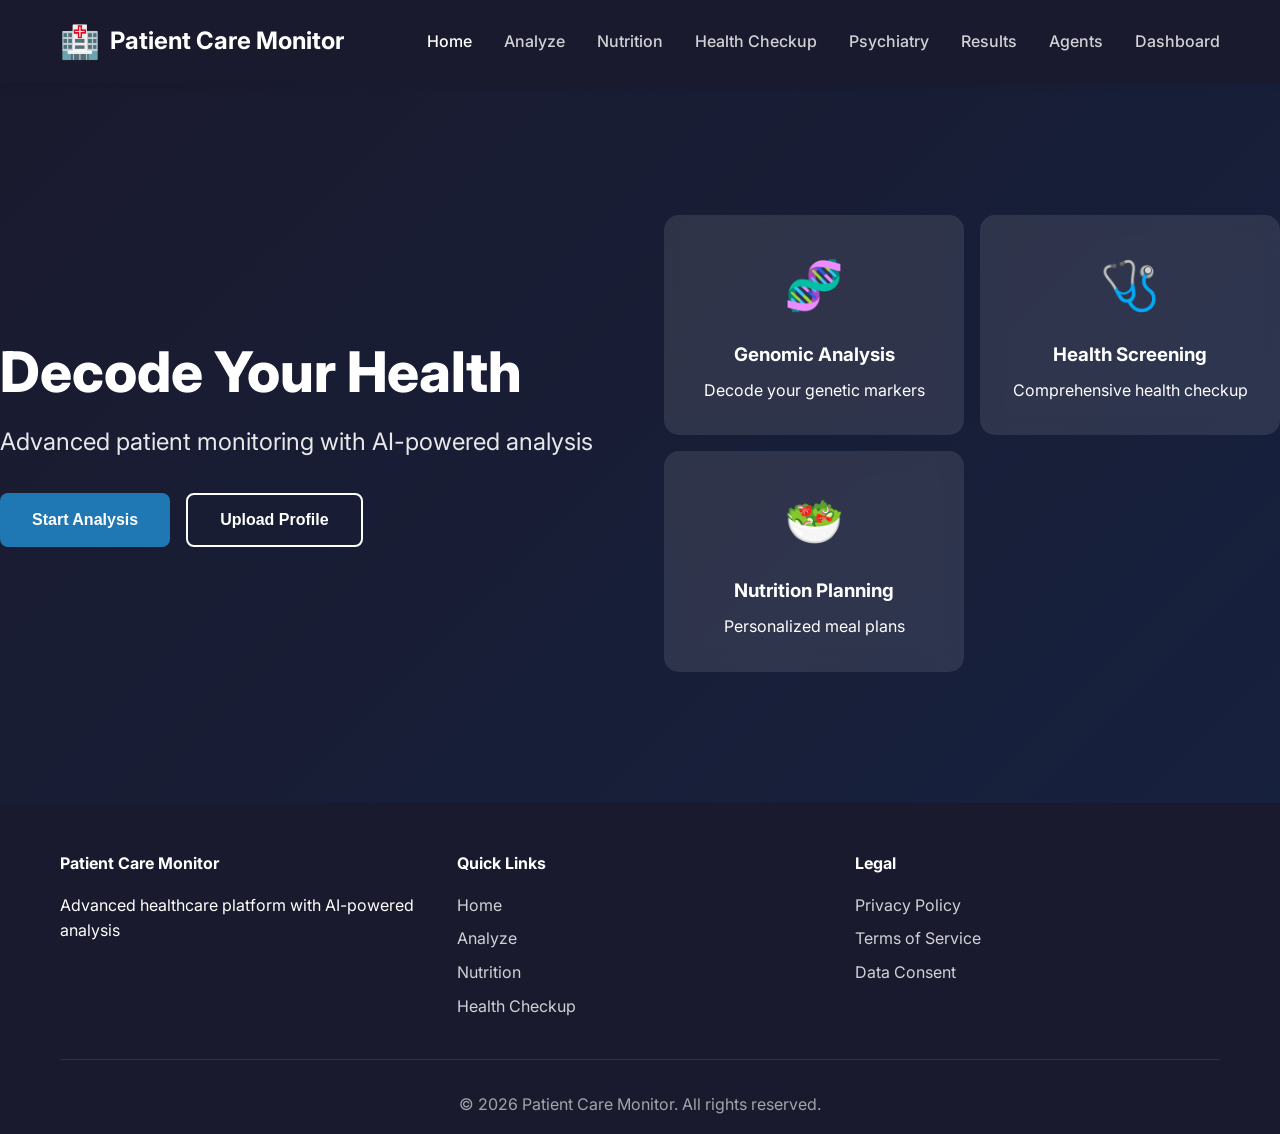
==== index.html @ d9e18ca6 "Build modern HTML/CSS/JavaScript UI inspired by Teloscopy - no Streamlit/Gradio" ====
<!DOCTYPE html>
<html lang="en">
<head>
    <meta charset="UTF-8">
    <meta name="viewport" content="width=device-width, initial-scale=1.0">
    <title>Patient Care Monitor - Modern Healthcare Platform</title>
    <link rel="stylesheet" href="styles.css">
    <link href="https://fonts.googleapis.com/css2?family=Inter:wght@300;400;500;600;700&display=swap" rel="stylesheet">
</head>
<body>
    <!-- Navigation -->
    <nav class="navbar">
        <div class="nav-container">
            <div class="nav-brand">
                <span class="brand-icon">🏥</span>
                <span class="brand-text">Patient Care Monitor</span>
            </div>
            <ul class="nav-menu">
                <li><a href="#home" class="nav-link active">Home</a></li>
                <li><a href="#analyze" class="nav-link">Analyze</a></li>
                <li><a href="#nutrition" class="nav-link">Nutrition</a></li>
                <li><a href="#health" class="nav-link">Health Checkup</a></li>
                <li><a href="#psychiatry" class="nav-link">Psychiatry</a></li>
                <li><a href="#results" class="nav-link">Results</a></li>
                <li><a href="#agents" class="nav-link">Agents</a></li>
                <li><a href="#dashboard" class="nav-link">Dashboard</a></li>
            </ul>
            <button class="nav-toggle">
                <span></span>
                <span></span>
                <span></span>
            </button>
        </div>
    </nav>

    <!-- Hero Section -->
    <section id="home" class="hero">
        <div class="hero-content">
            <h1 class="hero-title">Decode Your Health</h1>
            <p class="hero-subtitle">Advanced patient monitoring with AI-powered analysis</p>
            <div class="hero-actions">
                <button class="btn btn-primary" onclick="showSection('analyze')">Start Analysis</button>
                <button class="btn btn-secondary" onclick="showSection('upload')">Upload Profile</button>
            </div>
        </div>
        <div class="hero-visual">
            <div class="hero-card">
                <div class="card-icon">🧬</div>
                <h3>Genomic Analysis</h3>
                <p>Decode your genetic markers</p>
            </div>
            <div class="hero-card">
                <div class="card-icon">🩺</div>
                <h3>Health Screening</h3>
                <p>Comprehensive health checkup</p>
            </div>
            <div class="hero-card">
                <div class="card-icon">🥗</div>
                <h3>Nutrition Planning</h3>
                <p>Personalized meal plans</p>
            </div>
        </div>
    </section>

    <!-- Analyze Section -->
    <section id="analyze" class="section hidden">
        <div class="container">
            <h2 class="section-title">🔬 Analyze Your Health</h2>
            <p class="section-subtitle">Upload your data for comprehensive analysis</p>
            
            <div class="upload-zone" id="uploadZone">
                <div class="upload-icon">📤</div>
                <h3>Drop your files here</h3>
                <p>or click to browse</p>
                <input type="file" id="fileInput" multiple>
                <button class="btn btn-primary">Select Files</button>
            </div>
            
            <div class="analysis-options">
                <h3>Analysis Options</h3>
                <div class="option-grid">
                    <label class="option-card">
                        <input type="checkbox" checked>
                        <span class="option-icon">🧬</span>
                        <span class="option-text">Genomic Analysis</span>
                    </label>
                    <label class="option-card">
                        <input type="checkbox" checked>
                        <span class="option-icon">🩺</span>
                        <span class="option-text">Health Screening</span>
                    </label>
                    <label class="option-card">
                        <input type="checkbox" checked>
                        <span class="option-icon">🥗</span>
                        <span class="option-text">Nutrition Analysis</span>
                    </label>
                    <label class="option-card">
                        <input type="checkbox">
                        <span class="option-icon">🦴</span>
                        <span class="option-text">Dermatological</span>
                    </label>
                </div>
                <button class="btn btn-primary btn-large" onclick="runAnalysis()">Start Analysis</button>
            </div>
        </div>
    </section>

    <!-- Nutrition Section -->
    <section id="nutrition" class="section hidden">
        <div class="container">
            <h2 class="section-title">🥗 Nutrition Planner</h2>
            <p class="section-subtitle">Personalized meal plans based on your profile</p>
            
            <div class="profile-form">
                <div class="form-grid">
                    <div class="form-group">
                        <label>Gender</label>
                        <select>
                            <option>Male</option>
                            <option>Female</option>
                        </select>
                    </div>
                    <div class="form-group">
                        <label>Age</label>
                        <input type="number" value="30" min="18" max="100">
                    </div>
                    <div class="form-group">
                        <label>Weight (kg)</label>
                        <input type="number" value="70" min="30" max="200">
                    </div>
                    <div class="form-group">
                        <label>Height (cm)</label>
                        <input type="number" value="170" min="100" max="250">
                    </div>
                    <div class="form-group">
                        <label>Activity Level</label>
                        <select>
                            <option>Sedentary</option>
                            <option>Moderate</option>
                            <option>Active</option>
                        </select>
                    </div>
                    <div class="form-group">
                        <label>Goal</label>
                        <select>
                            <option>Maintain Weight</option>
                            <option>Lose Weight</option>
                            <option>Gain Weight</option>
                        </select>
                    </div>
                </div>
                
                <div class="dietary-restrictions">
                    <h3>Dietary Restrictions</h3>
                    <div class="restriction-tags">
                        <label class="tag">
                            <input type="checkbox"> Vegetarian
                        </label>
                        <label class="tag">
                            <input type="checkbox"> Vegan
                        </label>
                        <label class="tag">
                            <input type="checkbox"> Gluten-Free
                        </label>
                        <label class="tag">
                            <input type="checkbox"> Dairy-Free
                        </label>
                        <label class="tag">
                            <input type="checkbox"> Low-Sodium
                        </label>
                        <label class="tag">
                            <input type="checkbox"> Diabetic
                        </label>
                    </div>
                </div>
                
                <button class="btn btn-primary btn-large" onclick="generateMealPlan()">Generate Meal Plan</button>
            </div>
            
            <div id="mealPlanResult" class="result-panel hidden">
                <h3>Your Personalized Meal Plan</h3>
                <div class="meal-summary">
                    <div class="summary-card">
                        <span class="summary-value">2000</span>
                        <span class="summary-label">Daily Calories</span>
                    </div>
                    <div class="summary-card">
                        <span class="summary-value">30</span>
                        <span class="summary-label">Days</span>
                    </div>
                    <div class="summary-card">
                        <span class="summary-value">Balanced</span>
                        <span class="summary-label">Plan Type</span>
                    </div>
                </div>
            </div>
        </div>
    </section>

    <!-- Health Checkup Section -->
    <section id="health" class="section hidden">
        <div class="container">
            <h2 class="section-title">🩺 Health Checkup Analysis</h2>
            <p class="section-subtitle">Analyze your lab test results</p>
            
            <div class="health-input">
                <div class="input-tabs">
                    <button class="tab-btn active" onclick="switchTab('manual')">Manual Entry</button>
                    <button class="tab-btn" onclick="switchTab('upload')">Upload Report</button>
                </div>
                
                <div id="manualTab" class="tab-content active">
                    <div class="lab-parameters">
                        <h3>Blood Test Parameters</h3>
                        <div class="lab-grid">
                            <div class="lab-field">
                                <label>Hemoglobin (g/dL)</label>
                                <input type="number" value="14.0" step="0.1">
                            </div>
                            <div class="lab-field">
                                <label>RBC (million/µL)</label>
                                <input type="number" value="4.5" step="0.1">
                            </div>
                            <div class="lab-field">
                                <label>WBC (thousand/µL)</label>
                                <input type="number" value="7.0" step="0.1">
                            </div>
                            <div class="lab-field">
                                <label>Fasting Glucose (mg/dL)</label>
                                <input type="number" value="90">
                            </div>
                            <div class="lab-field">
                                <label>HbA1c (%)</label>
                                <input type="number" value="5.0" step="0.1">
                            </div>
                            <div class="lab-field">
                                <label>Total Cholesterol (mg/dL)</label>
                                <input type="number" value="180">
                            </div>
                            <div class="lab-field">
                                <label>LDL (mg/dL)</label>
                                <input type="number" value="100">
                            </div>
                            <div class="lab-field">
                                <label>HDL (mg/dL)</label>
                                <input type="number" value="50">
                            </div>
                            <div class="lab-field">
                                <label>Triglycerides (mg/dL)</label>
                                <input type="number" value="150">
                            </div>
                        </div>
                        
                        <h3>Urine Test Parameters</h3>
                        <div class="lab-grid">
                            <div class="lab-field">
                                <label>pH</label>
                                <input type="number" value="6.0" step="0.1" min="4" max="9">
                            </div>
                            <div class="lab-field">
                                <label>Protein (mg/dL)</label>
                                <input type="number" value="0">
                            </div>
                            <div class="lab-field">
                                <label>Glucose (mg/dL)</label>
                                <input type="number" value="0">
                            </div>
                            <div class="lab-field">
                                <label>Ketones (mg/dL)</label>
                                <input type="number" value="0">
                            </div>
                        </div>
                    </div>
                </div>
                
                <div id="uploadTab" class="tab-content">
                    <div class="upload-zone">
                        <div class="upload-icon">📄</div>
                        <h3>Paste report text here</h3>
                        <textarea id="reportText" placeholder="Paste your lab report text..."></textarea>
                        <button class="btn btn-primary">Parse Report</button>
                    </div>
                </div>
                
                <button class="btn btn-primary btn-large" onclick="analyzeHealth()">Analyze Health Checkup</button>
            </div>
            
            <div id="healthResult" class="result-panel hidden">
                <h3>Health Analysis Results</h3>
                <div class="health-score">
                    <div class="score-circle">
                        <span class="score-value">85</span>
                        <span class="score-label">/100</span>
                    </div>
                    <span class="score-status">Good</span>
                </div>
                <div class="conditions">
                    <h4>Detected Conditions</h4>
                    <div class="condition-list">
                        <div class="condition-item normal">
                            <span class="condition-name">Hemoglobin</span>
                            <span class="condition-status">Normal</span>
                        </div>
                        <div class="condition-item warning">
                            <span class="condition-name">Cholesterol</span>
                            <span class="condition-status">Slightly Elevated</span>
                        </div>
                    </div>
                </div>
            </div>
        </div>
    </section>

    <!-- Psychiatry Section -->
    <section id="psychiatry" class="section hidden">
        <div class="container">
            <h2 class="section-title">🧠 Psychiatry Support</h2>
            <p class="section-subtitle">Mental health support and analysis</p>
            
            <div class="psychiatry-options">
                <div class="psych-card">
                    <div class="psych-icon">🆘</div>
                    <h3>Trauma First Aid</h3>
                    <p>Crisis intervention tools</p>
                    <button class="btn btn-primary" onclick="showSection('trauma')">Access Tools</button>
                </div>
                <div class="psych-card">
                    <div class="psych-icon">💬</div>
                    <h3>Voice Counselling</h3>
                    <p>AI-powered voice analysis</p>
                    <button class="btn btn-primary">Start Session</button>
                </div>
                <div class="psych-card">
                    <div class="psych-icon">📝</div>
                    <h3>Text Analysis</h3>
                    <p>Sentiment and mood analysis</p>
                    <button class="btn btn-primary">Analyze Text</button>
                </div>
            </div>
        </div>
    </section>

    <!-- Trauma Support Section -->
    <section id="trauma" class="section hidden">
        <div class="container">
            <div class="emergency-banner">
                <span class="emergency-icon">⚠️</span>
                <span>If you or someone is in immediate danger, call 911 or 988 immediately</span>
            </div>
            
            <h2 class="section-title">🆘 Trauma First Aid</h2>
            <p class="section-subtitle">Crisis intervention and grounding techniques</p>
            
            <div class="emergency-contacts">
                <h3>Emergency Contacts</h3>
                <div class="contact-grid">
                    <div class="contact-card">
                        <span class="contact-number">911</span>
                        <span class="contact-label">Emergency Services</span>
                    </div>
                    <div class="contact-card">
                        <span class="contact-number">988</span>
                        <span class="contact-label">Suicide Prevention</span>
                    </div>
                    <div class="contact-card">
                        <span class="contact-number">1-800-222-1222</span>
                        <span class="contact-label">Poison Control</span>
                    </div>
                </div>
            </div>
            
            <div class="grounding-exercise">
                <h3>🧘 5-4-3-2-1 Sensory Grounding</h3>
                <p>A technique to manage anxiety and dissociation</p>
                <div class="grounding-steps">
                    <div class="step-card">
                        <span class="step-number">5</span>
                        <span class="step-text">Things you can SEE</span>
                    </div>
                    <div class="step-card">
                        <span class="step-number">4</span>
                        <span class="step-text">Things you can TOUCH</span>
                    </div>
                    <div class="step-card">
                        <span class="step-number">3</span>
                        <span class="step-text">Things you can HEAR</span>
                    </div>
                    <div class="step-card">
                        <span class="step-number">2</span>
                        <span class="step-text">Things you can SMELL</span>
                    </div>
                    <div class="step-card">
                        <span class="step-number">1</span>
                        <span class="step-text">Thing you can TASTE</span>
                    </div>
                </div>
                <button class="btn btn-primary" onclick="startGrounding()">Start Guided Exercise</button>
            </div>
            
            <div class="breathing-exercises">
                <h3>🌬️ Breathing Exercises</h3>
                <div class="breathing-options">
                    <button class="breathing-btn active">Box Breathing (4-4-4-4)</button>
                    <button class="breathing-btn">4-7-8 Breathing</button>
                    <button class="breathing-btn">Equal Breathing</button>
                </div>
                <button class="btn btn-primary btn-large" onclick="startBreathing()">Start Breathing Exercise</button>
            </div>
        </div>
    </section>

    <!-- Results Section -->
    <section id="results" class="section hidden">
        <div class="container">
            <h2 class="section-title">📊 Analysis Results</h2>
            <p class="section-subtitle">Your comprehensive health analysis</p>
            
            <div class="results-grid">
                <div class="result-card">
                    <div class="result-icon">💊</div>
                    <h3>Pharmacogenomic Profile</h3>
                    <p>Drug response predictions</p>
                </div>
                <div class="result-card">
                    <div class="result-icon">🩺</div>
                    <h3>Health Screening</h3>
                    <p>Comprehensive health indicators</p>
                </div>
                <div class="result-card">
                    <div class="result-icon">🦴</div>
                    <h3>Dermatological Analysis</h3>
                    <p>Skin health assessment</p>
                </div>
                <div class="result-card">
                    <div class="result-icon">🔍</div>
                    <h3>Condition Screening</h3>
                    <p>Disease risk assessment</p>
                </div>
                <div class="result-card">
                    <div class="result-icon">🌍</div>
                    <h3>Ancestry Predictions</h3>
                    <p>Genetic ancestry analysis</p>
                </div>
                <div class="result-card">
                    <div class="result-icon">🧬</div>
                    <h3>Genetic Sequence</h3>
                    <p>Reconstructed DNA markers</p>
                </div>
                <div class="result-card">
                    <div class="result-icon">🥗</div>
                    <h3>Dietary Recommendations</h3>
                    <p>Personalized nutrition plan</p>
                </div>
            </div>
        </div>
    </section>

    <!-- Agents Section -->
    <section id="agents" class="section hidden">
        <div class="container">
            <h2 class="section-title">🤖 Multi-Agent System</h2>
            <p class="section-subtitle">AI agents monitoring and analysis</p>
            
            <div class="agent-dashboard">
                <div class="agent-metrics">
                    <div class="metric-card">
                        <span class="metric-value">4</span>
                        <span class="metric-label">Active Agents</span>
                    </div>
                    <div class="metric-card">
                        <span class="metric-value">156</span>
                        <span class="metric-label">Tasks Completed</span>
                    </div>
                    <div class="metric-card">
                        <span class="metric-value">98.5%</span>
                        <span class="metric-label">Success Rate</span>
                    </div>
                    <div class="metric-card">
                        <span class="metric-value">2.3s</span>
                        <span class="metric-label">Avg Response</span>
                    </div>
                </div>
                
                <div class="agent-list">
                    <h3>Agent Status</h3>
                    <div class="agent-item">
                        <span class="agent-name">Face Analyzer</span>
                        <span class="agent-status active">Active</span>
                    </div>
                    <div class="agent-item">
                        <span class="agent-name">Pain Detector</span>
                        <span class="agent-status active">Active</span>
                    </div>
                    <div class="agent-item">
                        <span class="agent-name">Voice Analyzer</span>
                        <span class="agent-status idle">Idle</span>
                    </div>
                    <div class="agent-item">
                        <span class="agent-name">Text Sentiment</span>
                        <span class="agent-status active">Active</span>
                    </div>
                </div>
            </div>
        </div>
    </section>

    <!-- Dashboard Section -->
    <section id="dashboard" class="section hidden">
        <div class="container">
            <h2 class="section-title">📊 Dashboard</h2>
            <p class="section-subtitle">System overview and monitoring</p>
            
            <div class="dashboard-grid">
                <div class="dash-card">
                    <h3>System Metrics</h3>
                    <div class="metric-row">
                        <span>CPU Usage</span>
                        <span class="metric-val">45%</span>
                    </div>
                    <div class="metric-row">
                        <span>Memory Usage</span>
                        <span class="metric-val">62%</span>
                    </div>
                    <div class="metric-row">
                        <span>Disk Usage</span>
                        <span class="metric-val">38%</span>
                    </div>
                </div>
                <div class="dash-card">
                    <h3>Recent Sessions</h3>
                    <div class="session-item">
                        <span>Session #1234</span>
                        <span class="session-time">2h ago</span>
                    </div>
                    <div class="session-item">
                        <span>Session #1233</span>
                        <span class="session-time">5h ago</span>
                    </div>
                    <div class="session-item">
                        <span>Session #1232</span>
                        <span class="session-time">1d ago</span>
                    </div>
                </div>
                <div class="dash-card">
                    <h3>Alerts</h3>
                    <div class="alert-item warning">
                        <span>Pain level elevated</span>
                        <span class="alert-time">30m ago</span>
                    </div>
                    <div class="alert-item info">
                        <span>Session completed</span>
                        <span class="alert-time">2h ago</span>
                    </div>
                </div>
            </div>
        </div>
    </section>

    <!-- Footer -->
    <footer class="footer">
        <div class="container">
            <div class="footer-content">
                <div class="footer-section">
                    <h4>Patient Care Monitor</h4>
                    <p>Advanced healthcare platform with AI-powered analysis</p>
                </div>
                <div class="footer-section">
                    <h4>Quick Links</h4>
                    <ul>
                        <li><a href="#home">Home</a></li>
                        <li><a href="#analyze">Analyze</a></li>
                        <li><a href="#nutrition">Nutrition</a></li>
                        <li><a href="#health">Health Checkup</a></li>
                    </ul>
                </div>
                <div class="footer-section">
                    <h4>Legal</h4>
                    <ul>
                        <li><a href="#privacy">Privacy Policy</a></li>
                        <li><a href="#terms">Terms of Service</a></li>
                        <li><a href="#consent">Data Consent</a></li>
                    </ul>
                </div>
            </div>
            <div class="footer-bottom">
                <p>&copy; 2026 Patient Care Monitor. All rights reserved.</p>
            </div>
        </div>
    </footer>

    <script src="app.js"></script>
</body>
</html>
---- styles.css ----
/* Reset and Base Styles */
* {
    margin: 0;
    padding: 0;
    box-sizing: border-box;
}

:root {
    --primary-color: #1f77b4;
    --secondary-color: #2ecc71;
    --accent-color: #e74c3c;
    --warning-color: #f39c12;
    --dark-bg: #1a1a2e;
    --light-bg: #f8f9fa;
    --card-bg: #ffffff;
    --text-primary: #333333;
    --text-secondary: #666666;
    --border-color: #e0e0e0;
    --shadow: 0 2px 10px rgba(0, 0, 0, 0.1);
    --shadow-lg: 0 10px 30px rgba(0, 0, 0, 0.15);
}

body {
    font-family: 'Inter', -apple-system, BlinkMacSystemFont, 'Segoe UI', Roboto, sans-serif;
    line-height: 1.6;
    color: var(--text-primary);
    background-color: var(--light-bg);
}

.container {
    max-width: 1200px;
    margin: 0 auto;
    padding: 0 20px;
}

.hidden {
    display: none !important;
}

/* Navigation */
.navbar {
    background-color: var(--dark-bg);
    padding: 1rem 0;
    position: sticky;
    top: 0;
    z-index: 1000;
    box-shadow: var(--shadow);
}

.nav-container {
    max-width: 1200px;
    margin: 0 auto;
    padding: 0 20px;
    display: flex;
    justify-content: space-between;
    align-items: center;
}

.nav-brand {
    display: flex;
    align-items: center;
    gap: 10px;
    color: white;
    font-size: 1.5rem;
    font-weight: 700;
}

.brand-icon {
    font-size: 2rem;
}

.nav-menu {
    display: flex;
    list-style: none;
    gap: 2rem;
}

.nav-link {
    color: rgba(255, 255, 255, 0.8);
    text-decoration: none;
    font-weight: 500;
    transition: color 0.3s;
    padding: 0.5rem 0;
}

.nav-link:hover,
.nav-link.active {
    color: white;
}

.nav-toggle {
    display: none;
    flex-direction: column;
    gap: 5px;
    background: none;
    border: none;
    cursor: pointer;
}

.nav-toggle span {
    width: 25px;
    height: 3px;
    background-color: white;
    transition: 0.3s;
}

/* Hero Section */
.hero {
    padding: 6rem 0;
    background: linear-gradient(135deg, var(--dark-bg) 0%, #16213e 100%);
    color: white;
    display: flex;
    align-items: center;
    min-height: 80vh;
}

.hero-content {
    flex: 1;
    padding-right: 3rem;
}

.hero-title {
    font-size: 3.5rem;
    font-weight: 800;
    margin-bottom: 1rem;
    line-height: 1.2;
}

.hero-subtitle {
    font-size: 1.5rem;
    margin-bottom: 2rem;
    opacity: 0.9;
}

.hero-actions {
    display: flex;
    gap: 1rem;
}

.hero-visual {
    flex: 1;
    display: grid;
    grid-template-columns: repeat(2, 1fr);
    gap: 1rem;
}

.hero-card {
    background: rgba(255, 255, 255, 0.1);
    backdrop-filter: blur(10px);
    padding: 2rem;
    border-radius: 15px;
    text-align: center;
    transition: transform 0.3s;
}

.hero-card:hover {
    transform: translateY(-5px);
}

.card-icon {
    font-size: 3rem;
    margin-bottom: 1rem;
}

.hero-card h3 {
    margin-bottom: 0.5rem;
}

/* Buttons */
.btn {
    padding: 1rem 2rem;
    border: none;
    border-radius: 8px;
    font-size: 1rem;
    font-weight: 600;
    cursor: pointer;
    transition: all 0.3s;
    text-decoration: none;
    display: inline-block;
}

.btn-primary {
    background-color: var(--primary-color);
    color: white;
}

.btn-primary:hover {
    background-color: #155a8a;
    transform: translateY(-2px);
    box-shadow: var(--shadow-lg);
}

.btn-secondary {
    background-color: transparent;
    color: white;
    border: 2px solid white;
}

.btn-secondary:hover {
    background-color: white;
    color: var(--dark-bg);
}

.btn-large {
    padding: 1.25rem 2.5rem;
    font-size: 1.1rem;
}

/* Sections */
.section {
    padding: 5rem 0;
    background-color: var(--light-bg);
}

.section-title {
    font-size: 2.5rem;
    font-weight: 700;
    margin-bottom: 0.5rem;
    color: var(--dark-bg);
}

.section-subtitle {
    font-size: 1.25rem;
    color: var(--text-secondary);
    margin-bottom: 3rem;
}

/* Upload Zone */
.upload-zone {
    border: 3px dashed var(--border-color);
    border-radius: 15px;
    padding: 4rem 2rem;
    text-align: center;
    margin-bottom: 3rem;
    transition: border-color 0.3s;
}

.upload-zone:hover {
    border-color: var(--primary-color);
}

.upload-icon {
    font-size: 4rem;
    margin-bottom: 1rem;
}

.upload-zone h3 {
    margin-bottom: 0.5rem;
}

.upload-zone input[type="file"] {
    display: none;
}

/* Analysis Options */
.analysis-options {
    background: var(--card-bg);
    padding: 2rem;
    border-radius: 15px;
    box-shadow: var(--shadow);
}

.option-grid {
    display: grid;
    grid-template-columns: repeat(auto-fit, minmax(200px, 1fr));
    gap: 1rem;
    margin-bottom: 2rem;
}

.option-card {
    display: flex;
    align-items: center;
    gap: 1rem;
    padding: 1rem;
    background: var(--light-bg);
    border-radius: 10px;
    cursor: pointer;
    transition: all 0.3s;
}

.option-card:hover {
    background: #e8f4f8;
}

.option-icon {
    font-size: 2rem;
}

.option-text {
    font-weight: 500;
}

/* Profile Form */
.profile-form {
    background: var(--card-bg);
    padding: 2rem;
    border-radius: 15px;
    box-shadow: var(--shadow);
}

.form-grid {
    display: grid;
    grid-template-columns: repeat(auto-fit, minmax(200px, 1fr));
    gap: 1.5rem;
    margin-bottom: 2rem;
}

.form-group {
    display: flex;
    flex-direction: column;
}

.form-group label {
    font-weight: 600;
    margin-bottom: 0.5rem;
    color: var(--text-secondary);
}

.form-group input,
.form-group select {
    padding: 0.75rem;
    border: 2px solid var(--border-color);
    border-radius: 8px;
    font-size: 1rem;
    transition: border-color 0.3s;
}

.form-group input:focus,
.form-group select:focus {
    outline: none;
    border-color: var(--primary-color);
}

/* Dietary Restrictions */
.dietary-restrictions {
    margin-bottom: 2rem;
}

.dietary-restrictions h3 {
    margin-bottom: 1rem;
}

.restriction-tags {
    display: flex;
    flex-wrap: wrap;
    gap: 0.75rem;
}

.tag {
    display: inline-flex;
    align-items: center;
    gap: 0.5rem;
    padding: 0.5rem 1rem;
    background: var(--light-bg);
    border: 2px solid var(--border-color);
    border-radius: 20px;
    cursor: pointer;
    transition: all 0.3s;
}

.tag:hover {
    border-color: var(--primary-color);
}

.tag input[type="checkbox"] {
    accent-color: var(--primary-color);
}

/* Result Panel */
.result-panel {
    background: var(--card-bg);
    padding: 2rem;
    border-radius: 15px;
    box-shadow: var(--shadow);
    margin-top: 2rem;
}

.result-panel h3 {
    margin-bottom: 1.5rem;
}

.meal-summary {
    display: grid;
    grid-template-columns: repeat(auto-fit, minmax(150px, 1fr));
    gap: 1.5rem;
}

.summary-card {
    text-align: center;
    padding: 1.5rem;
    background: var(--light-bg);
    border-radius: 10px;
}

.summary-value {
    display: block;
    font-size: 2rem;
    font-weight: 700;
    color: var(--primary-color);
}

.summary-label {
    font-size: 0.9rem;
    color: var(--text-secondary);
}

/* Health Input */
.health-input {
    background: var(--card-bg);
    padding: 2rem;
    border-radius: 15px;
    box-shadow: var(--shadow);
}

.input-tabs {
    display: flex;
    gap: 1rem;
    margin-bottom: 2rem;
}

.tab-btn {
    padding: 0.75rem 1.5rem;
    border: 2px solid var(--border-color);
    background: var(--light-bg);
    border-radius: 8px;
    cursor: pointer;
    font-weight: 500;
    transition: all 0.3s;
}

.tab-btn.active {
    background: var(--primary-color);
    color: white;
    border-color: var(--primary-color);
}

.tab-content {
    display: none;
}

.tab-content.active {
    display: block;
}

/* Lab Parameters */
.lab-parameters {
    margin-bottom: 2rem;
}

.lab-parameters h3 {
    margin-bottom: 1rem;
    margin-top: 1.5rem;
}

.lab-grid {
    display: grid;
    grid-template-columns: repeat(auto-fit, minmax(200px, 1fr));
    gap: 1rem;
}

.lab-field {
    display: flex;
    flex-direction: column;
}

.lab-field label {
    font-weight: 600;
    margin-bottom: 0.5rem;
    color: var(--text-secondary);
}

.lab-field input {
    padding: 0.5rem;
    border: 2px solid var(--border-color);
    border-radius: 6px;
}

#reportText {
    width: 100%;
    min-height: 200px;
    padding: 1rem;
    border: 2px solid var(--border-color);
    border-radius: 8px;
    font-family: monospace;
    resize: vertical;
}

/* Health Score */
.health-score {
    display: flex;
    flex-direction: column;
    align-items: center;
    margin-bottom: 2rem;
}

.score-circle {
    width: 150px;
    height: 150px;
    border-radius: 50%;
    background: conic-gradient(var(--secondary-color) 0deg, var(--secondary-color) 306deg, var(--light-bg) 306deg);
    display: flex;
    align-items: center;
    justify-content: center;
    margin-bottom: 1rem;
    position: relative;
}

.score-circle::before {
    content: '';
    position: absolute;
    width: 130px;
    height: 130px;
    background: var(--card-bg);
    border-radius: 50%;
}

.score-value {
    position: relative;
    font-size: 3rem;
    font-weight: 700;
    color: var(--secondary-color);
}

.score-label {
    position: relative;
    font-size: 1.5rem;
    color: var(--text-secondary);
}

.score-status {
    font-size: 1.5rem;
    font-weight: 600;
    color: var(--secondary-color);
}

/* Conditions */
.conditions h4 {
    margin-bottom: 1rem;
}

.condition-list {
    display: flex;
    flex-direction: column;
    gap: 0.75rem;
}

.condition-item {
    display: flex;
    justify-content: space-between;
    align-items: center;
    padding: 1rem;
    background: var(--light-bg);
    border-radius: 8px;
}

.condition-item.normal {
    border-left: 4px solid var(--secondary-color);
}

.condition-item.warning {
    border-left: 4px solid var(--warning-color);
}

.condition-name {
    font-weight: 500;
}

.condition-status {
    font-weight: 600;
}

.condition-item.normal .condition-status {
    color: var(--secondary-color);
}

.condition-item.warning .condition-status {
    color: var(--warning-color);
}

/* Psychiatry Options */
.psychiatry-options {
    display: grid;
    grid-template-columns: repeat(auto-fit, minmax(250px, 1fr));
    gap: 2rem;
}

.psych-card {
    background: var(--card-bg);
    padding: 2rem;
    border-radius: 15px;
    box-shadow: var(--shadow);
    text-align: center;
    transition: transform 0.3s;
}

.psych-card:hover {
    transform: translateY(-5px);
}

.psych-icon {
    font-size: 4rem;
    margin-bottom: 1rem;
}

.psych-card h3 {
    margin-bottom: 0.5rem;
}

.psych-card p {
    color: var(--text-secondary);
    margin-bottom: 1.5rem;
}

/* Emergency Banner */
.emergency-banner {
    background: #fff3cd;
    border: 2px solid var(--warning-color);
    border-radius: 10px;
    padding: 1rem;
    margin-bottom: 2rem;
    display: flex;
    align-items: center;
    gap: 1rem;
}

.emergency-icon {
    font-size: 2rem;
}

/* Emergency Contacts */
.emergency-contacts {
    background: var(--card-bg);
    padding: 2rem;
    border-radius: 15px;
    box-shadow: var(--shadow);
    margin-bottom: 2rem;
}

.emergency-contacts h3 {
    margin-bottom: 1.5rem;
}

.contact-grid {
    display: grid;
    grid-template-columns: repeat(auto-fit, minmax(200px, 1fr));
    gap: 1.5rem;
}

.contact-card {
    background: #fff3cd;
    padding: 1.5rem;
    border-radius: 10px;
    text-align: center;
}

.contact-number {
    display: block;
    font-size: 2rem;
    font-weight: 700;
    color: var(--warning-color);
    margin-bottom: 0.5rem;
}

.contact-label {
    font-size: 0.9rem;
    color: var(--text-secondary);
}

/* Grounding Exercise */
.grounding-exercise {
    background: var(--card-bg);
    padding: 2rem;
    border-radius: 15px;
    box-shadow: var(--shadow);
    margin-bottom: 2rem;
}

.grounding-steps {
    display: grid;
    grid-template-columns: repeat(auto-fit, minmax(150px, 1fr));
    gap: 1rem;
    margin-bottom: 2rem;
}

.step-card {
    background: var(--light-bg);
    padding: 1.5rem;
    border-radius: 10px;
    text-align: center;
}

.step-number {
    display: block;
    font-size: 2.5rem;
    font-weight: 700;
    color: var(--primary-color);
    margin-bottom: 0.5rem;
}

.step-text {
    font-size: 0.9rem;
    color: var(--text-secondary);
}

/* Breathing Exercises */
.breathing-exercises {
    background: var(--card-bg);
    padding: 2rem;
    border-radius: 15px;
    box-shadow: var(--shadow);
}

.breathing-options {
    display: flex;
    gap: 1rem;
    margin-bottom: 2rem;
    flex-wrap: wrap;
}

.breathing-btn {
    padding: 0.75rem 1.5rem;
    border: 2px solid var(--border-color);
    background: var(--light-bg);
    border-radius: 8px;
    cursor: pointer;
    font-weight: 500;
    transition: all 0.3s;
}

.breathing-btn.active {
    background: var(--primary-color);
    color: white;
    border-color: var(--primary-color);
}

/* Results Grid */
.results-grid {
    display: grid;
    grid-template-columns: repeat(auto-fit, minmax(280px, 1fr));
    gap: 2rem;
}

.result-card {
    background: var(--card-bg);
    padding: 2rem;
    border-radius: 15px;
    box-shadow: var(--shadow);
    text-align: center;
    transition: transform 0.3s;
}

.result-card:hover {
    transform: translateY(-5px);
}

.result-icon {
    font-size: 3rem;
    margin-bottom: 1rem;
}

.result-card h3 {
    margin-bottom: 0.5rem;
}

.result-card p {
    color: var(--text-secondary);
}

/* Agent Dashboard */
.agent-dashboard {
    background: var(--card-bg);
    padding: 2rem;
    border-radius: 15px;
    box-shadow: var(--shadow);
}

.agent-metrics {
    display: grid;
    grid-template-columns: repeat(auto-fit, minmax(150px, 1fr));
    gap: 1.5rem;
    margin-bottom: 2rem;
}

.metric-card {
    background: var(--light-bg);
    padding: 1.5rem;
    border-radius: 10px;
    text-align: center;
}

.metric-value {
    display: block;
    font-size: 2rem;
    font-weight: 700;
    color: var(--primary-color);
    margin-bottom: 0.5rem;
}

.metric-label {
    font-size: 0.9rem;
    color: var(--text-secondary);
}

.agent-list h3 {
    margin-bottom: 1rem;
}

.agent-item {
    display: flex;
    justify-content: space-between;
    align-items: center;
    padding: 1rem;
    background: var(--light-bg);
    border-radius: 8px;
    margin-bottom: 0.75rem;
}

.agent-status {
    padding: 0.25rem 0.75rem;
    border-radius: 20px;
    font-size: 0.85rem;
    font-weight: 600;
}

.agent-status.active {
    background: #d4edda;
    color: #155724;
}

.agent-status.idle {
    background: #fff3cd;
    color: #856404;
}

/* Dashboard Grid */
.dashboard-grid {
    display: grid;
    grid-template-columns: repeat(auto-fit, minmax(300px, 1fr));
    gap: 2rem;
}

.dash-card {
    background: var(--card-bg);
    padding: 2rem;
    border-radius: 15px;
    box-shadow: var(--shadow);
}

.dash-card h3 {
    margin-bottom: 1.5rem;
}

.metric-row {
    display: flex;
    justify-content: space-between;
    padding: 0.75rem 0;
    border-bottom: 1px solid var(--border-color);
}

.metric-row:last-child {
    border-bottom: none;
}

.metric-val {
    font-weight: 600;
    color: var(--primary-color);
}

.session-item,
.alert-item {
    display: flex;
    justify-content: space-between;
    padding: 0.75rem 0;
    border-bottom: 1px solid var(--border-color);
}

.session-time,
.alert-time {
    font-size: 0.85rem;
    color: var(--text-secondary);
}

.alert-item.warning {
    border-left: 3px solid var(--warning-color);
}

.alert-item.info {
    border-left: 3px solid var(--primary-color);
}

/* Footer */
.footer {
    background: var(--dark-bg);
    color: white;
    padding: 3rem 0 1rem;
}

.footer-content {
    display: grid;
    grid-template-columns: repeat(auto-fit, minmax(200px, 1fr));
    gap: 2rem;
    margin-bottom: 2rem;
}

.footer-section h4 {
    margin-bottom: 1rem;
}

.footer-section ul {
    list-style: none;
}

.footer-section ul li {
    margin-bottom: 0.5rem;
}

.footer-section a {
    color: rgba(255, 255, 255, 0.8);
    text-decoration: none;
    transition: color 0.3s;
}

.footer-section a:hover {
    color: white;
}

.footer-bottom {
    text-align: center;
    padding-top: 2rem;
    border-top: 1px solid rgba(255, 255, 255, 0.1);
}

.footer-bottom p {
    color: rgba(255, 255, 255, 0.6);
}

/* Responsive */
@media (max-width: 768px) {
    .nav-menu {
        display: none;
        flex-direction: column;
        position: absolute;
        top: 100%;
        left: 0;
        right: 0;
        background: var(--dark-bg);
        padding: 1rem;
    }
    
    .nav-menu.active {
        display: flex;
    }
    
    .nav-toggle {
        display: flex;
    }
    
    .hero {
        flex-direction: column;
        padding: 4rem 0;
    }
    
    .hero-content {
        padding-right: 0;
        margin-bottom: 3rem;
    }
    
    .hero-title {
        font-size: 2.5rem;
    }
    
    .hero-visual {
        grid-template-columns: 1fr;
    }
    
    .section-title {
        font-size: 2rem;
    }
}
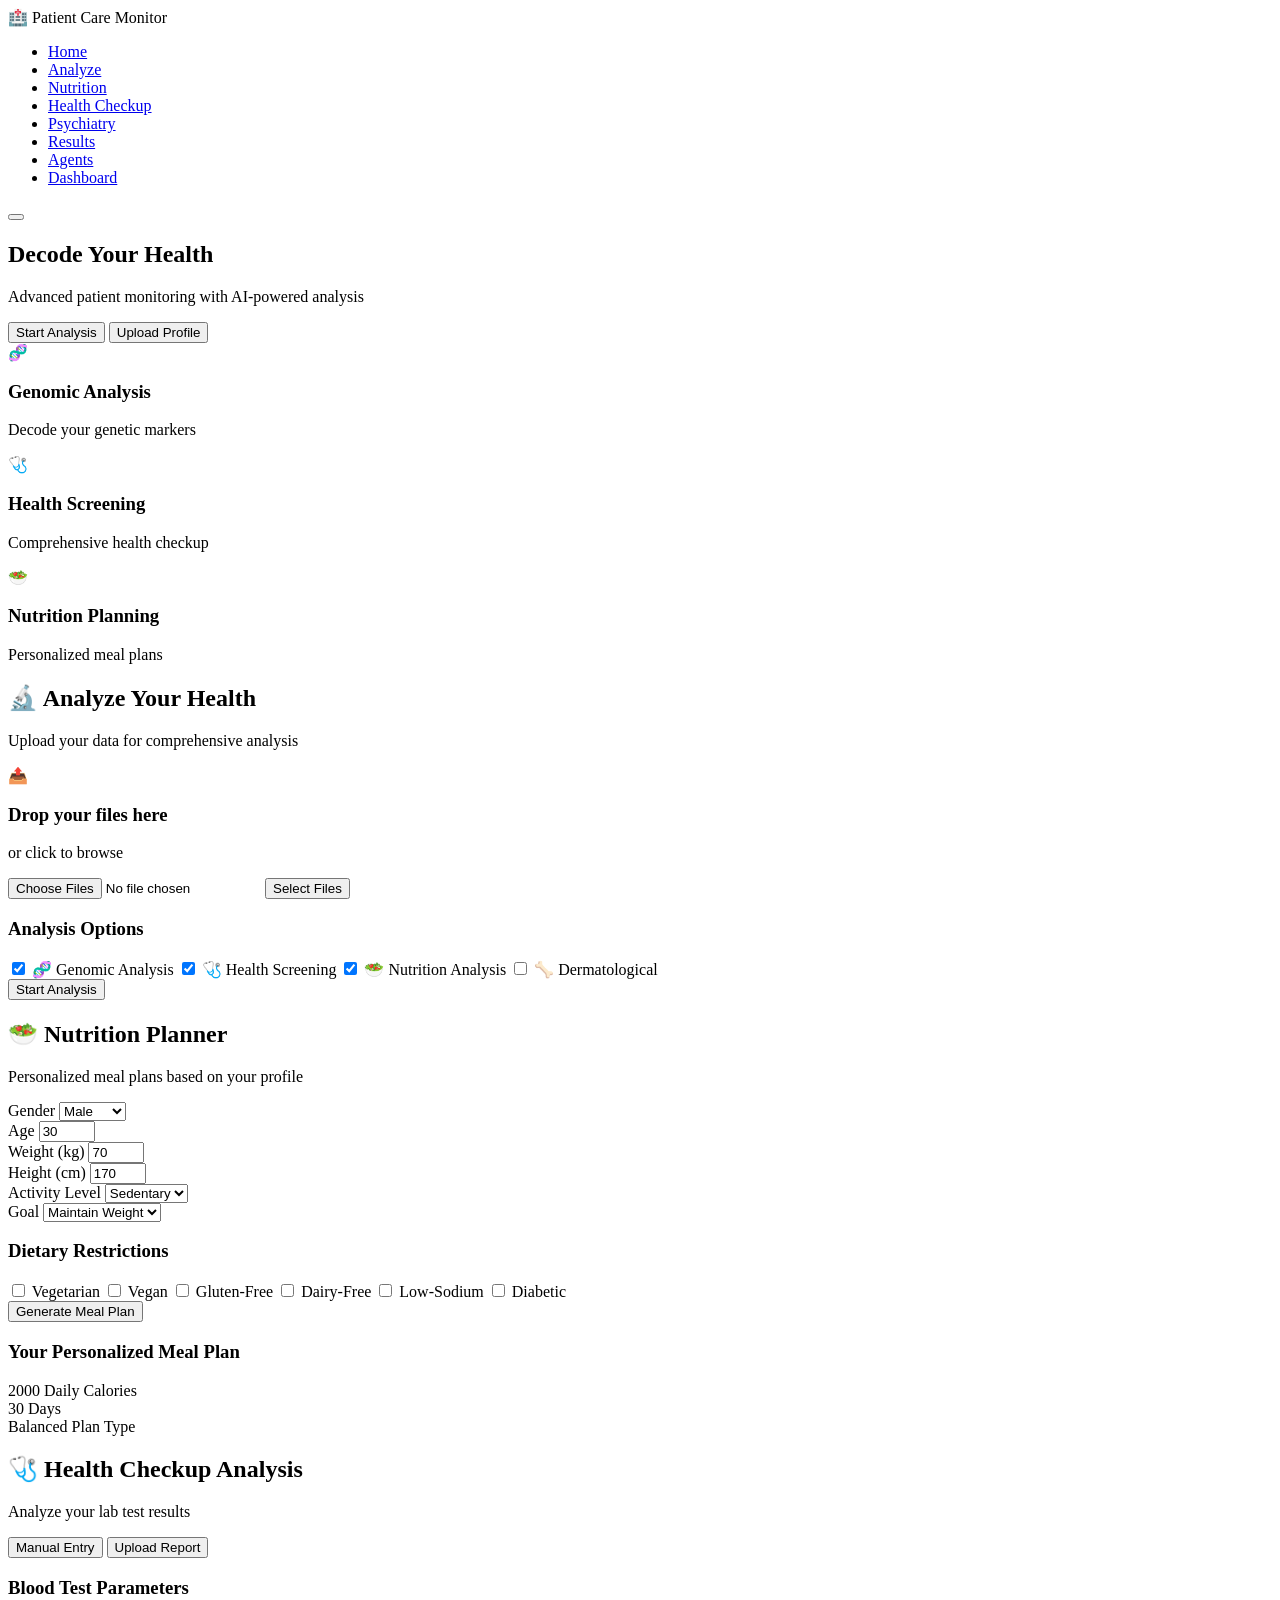
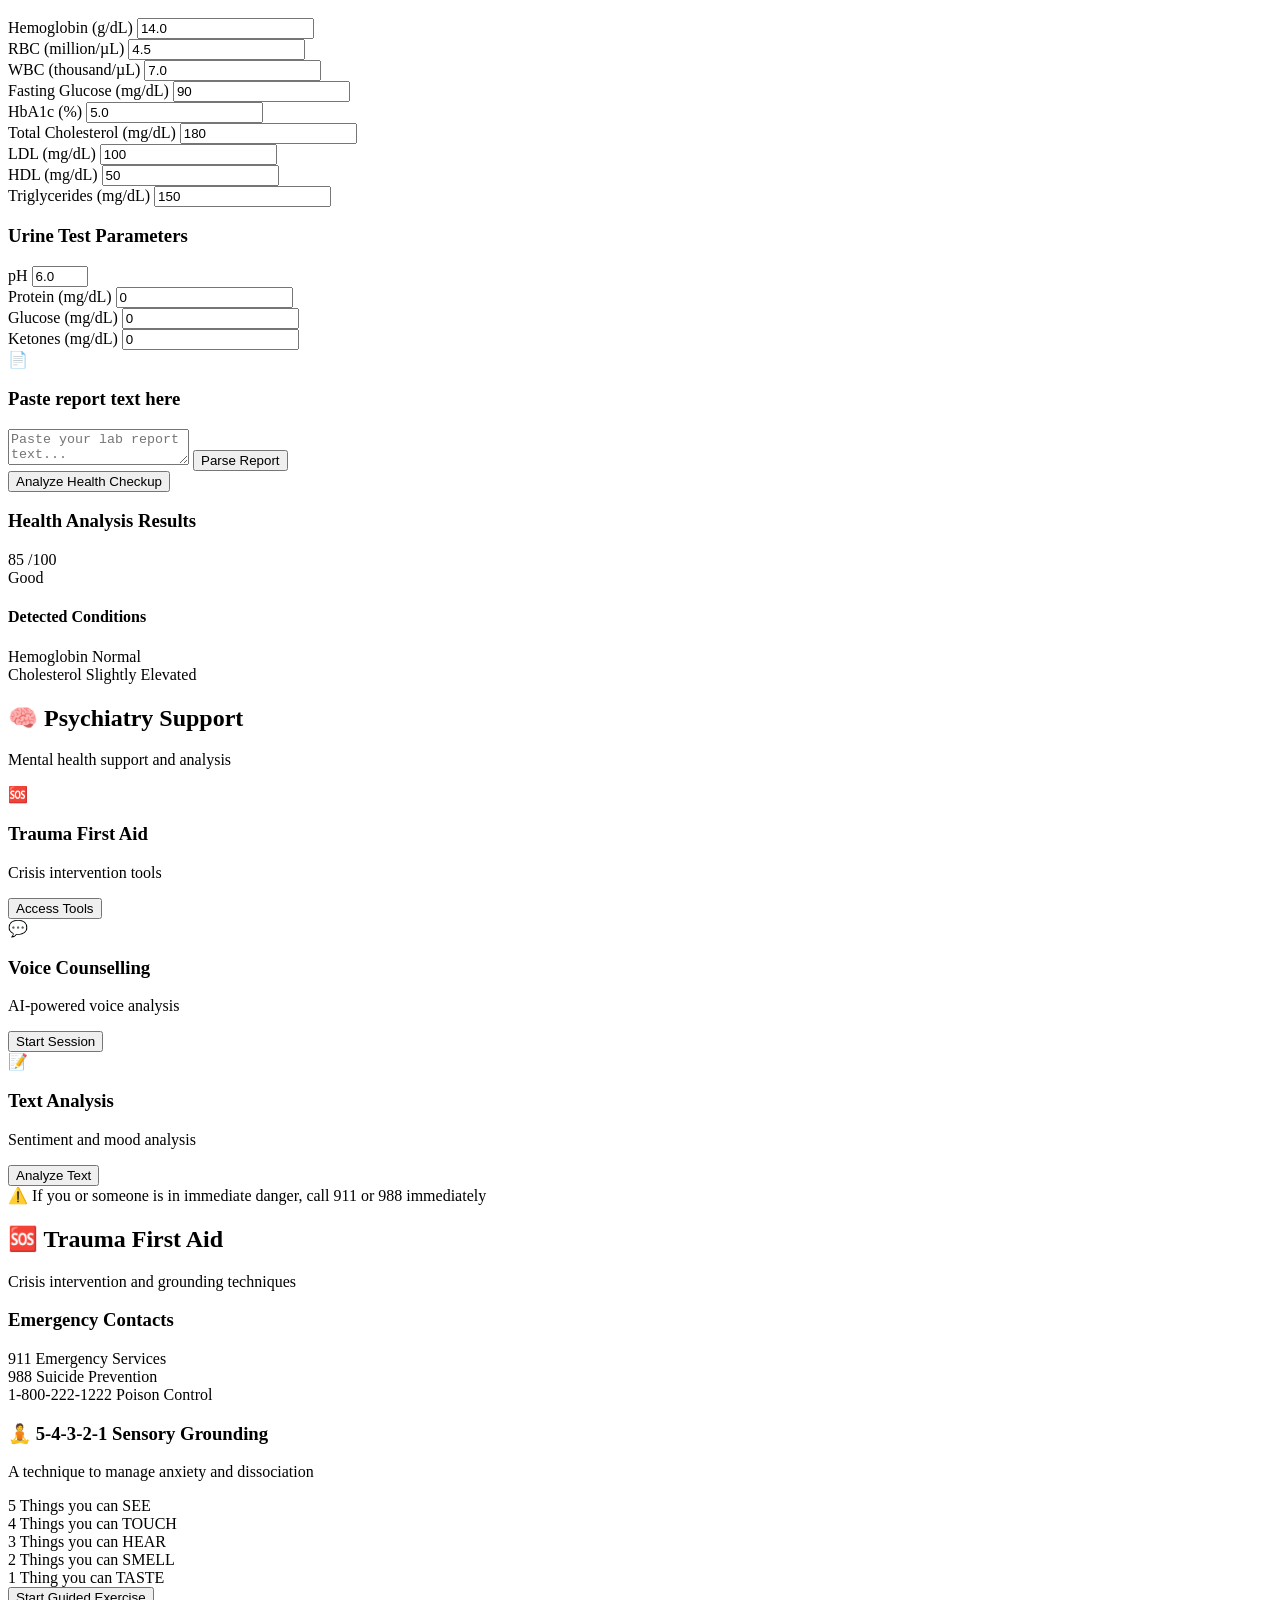
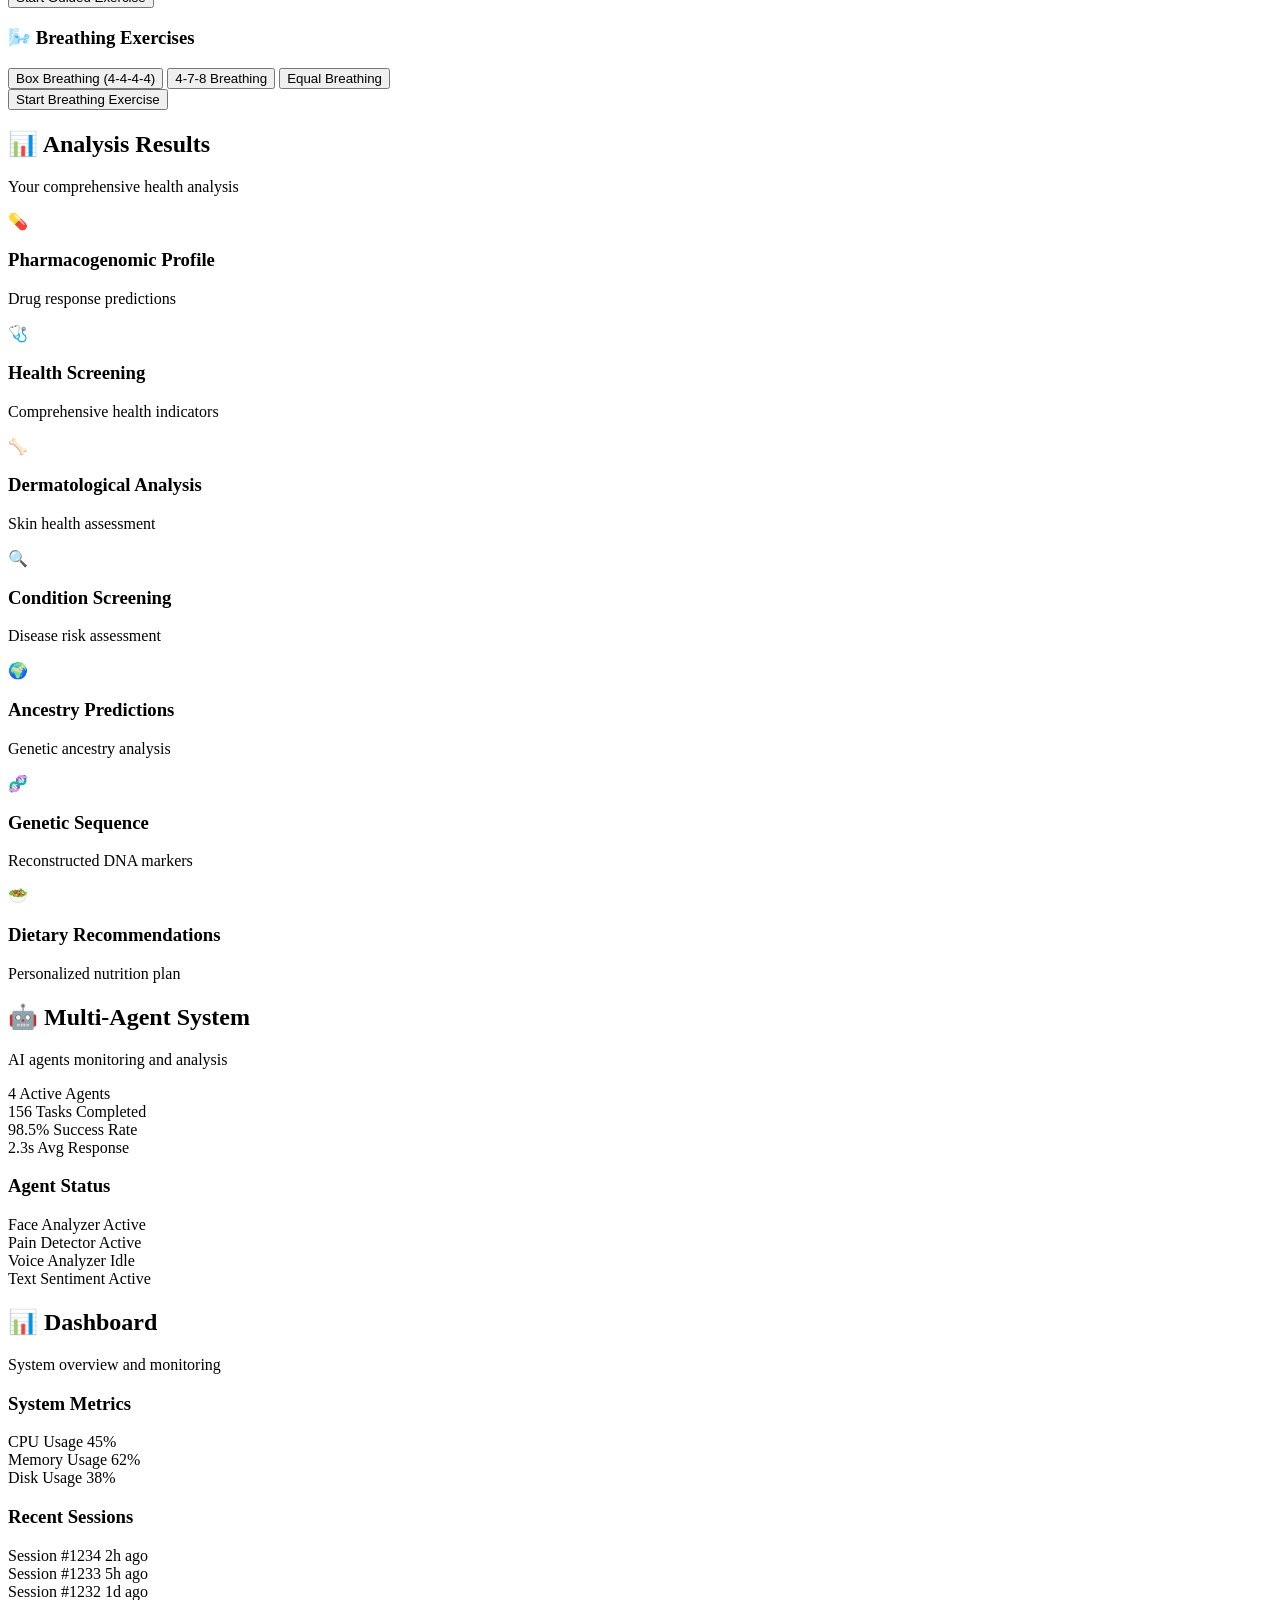
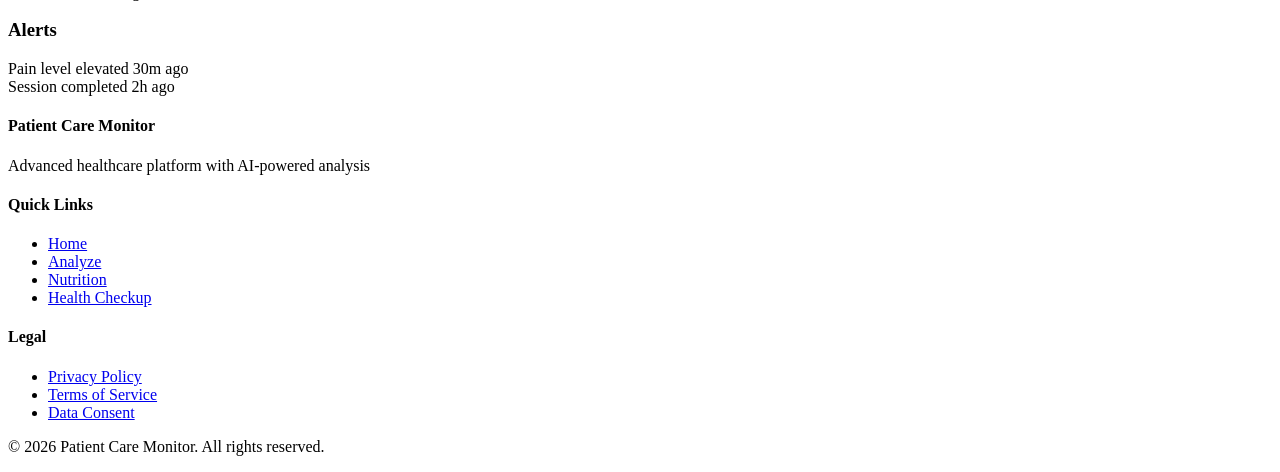
==== commit 36091b5b: "Fix static file paths in HTML to match backend mounting" ====
--- a/index.html
+++ b/index.html
@@ -4,7 +4,7 @@
     <meta charset="UTF-8">
     <meta name="viewport" content="width=device-width, initial-scale=1.0">
     <title>Patient Care Monitor - Modern Healthcare Platform</title>
-    <link rel="stylesheet" href="styles.css">
+    <link rel="stylesheet" href="/static/styles.css">
     <link href="https://fonts.googleapis.com/css2?family=Inter:wght@300;400;500;600;700&display=swap" rel="stylesheet">
 </head>
 <body>
@@ -588,6 +588,6 @@
         </div>
     </footer>
 
-    <script src="app.js"></script>
+    <script src="/static/app.js"></script>
 </body>
 </html>
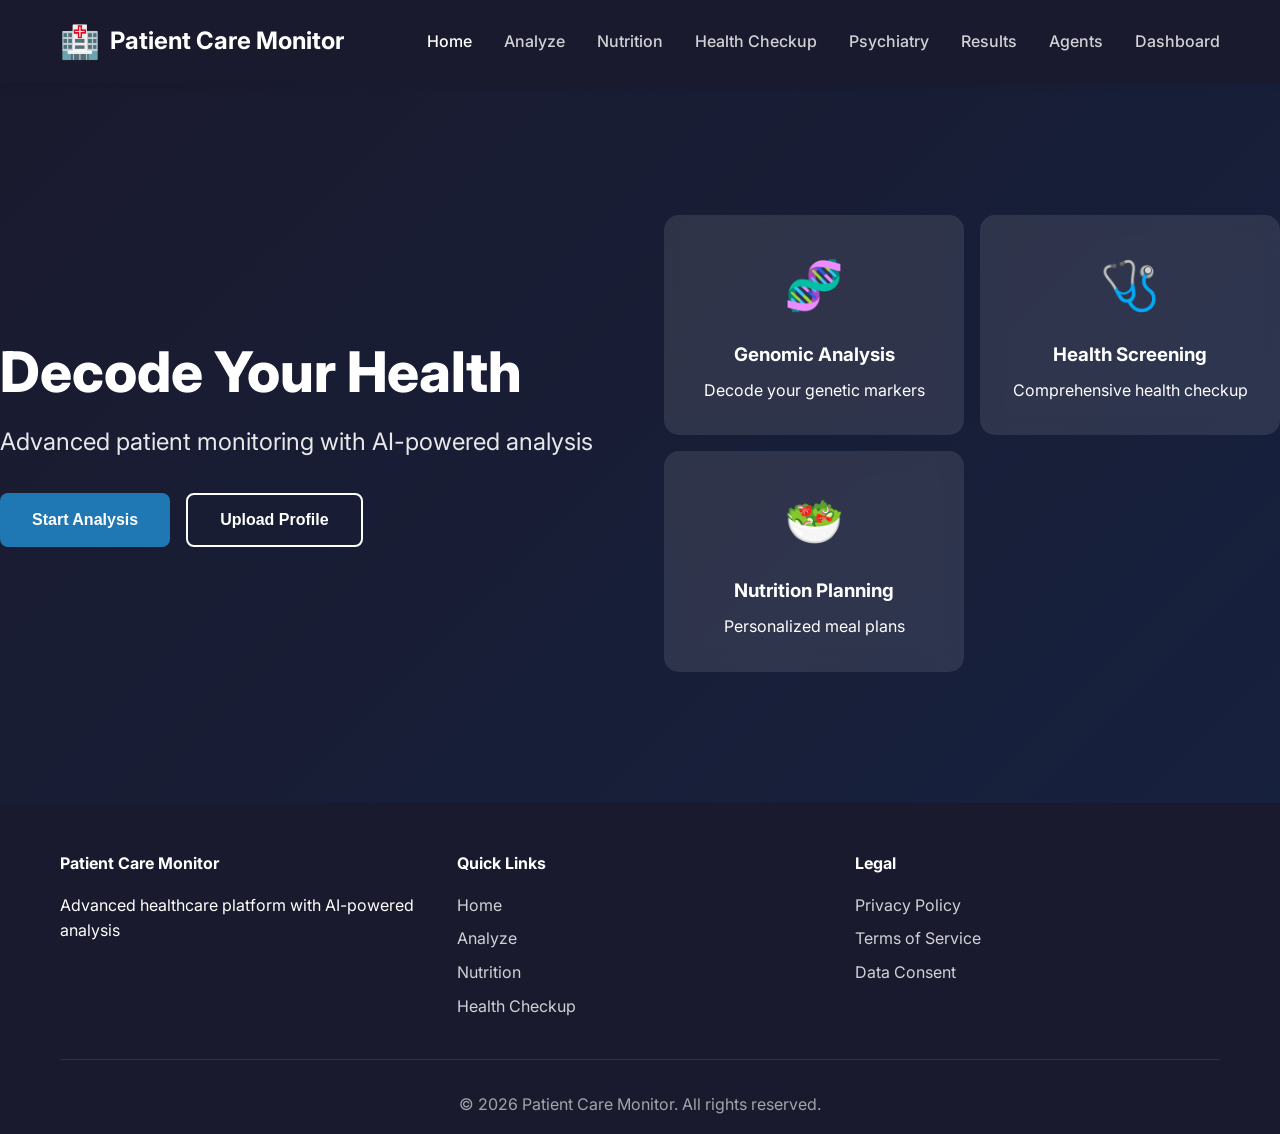
==== commit 3cb11ec9: "Serve CSS and JS from root level to match HTML relative paths" ====
--- a/index.html
+++ b/index.html
@@ -4,7 +4,7 @@
     <meta charset="UTF-8">
     <meta name="viewport" content="width=device-width, initial-scale=1.0">
     <title>Patient Care Monitor - Modern Healthcare Platform</title>
-    <link rel="stylesheet" href="/static/styles.css">
+    <link rel="stylesheet" href="styles.css">
     <link href="https://fonts.googleapis.com/css2?family=Inter:wght@300;400;500;600;700&display=swap" rel="stylesheet">
 </head>
 <body>
@@ -588,6 +588,6 @@
         </div>
     </footer>
 
-    <script src="/static/app.js"></script>
+    <script src="app.js"></script>
 </body>
 </html>
--- a/styles.css
+++ b/styles.css
@@ -0,0 +1,979 @@
+/* Reset and Base Styles */
+* {
+    margin: 0;
+    padding: 0;
+    box-sizing: border-box;
+}
+
+:root {
+    --primary-color: #1f77b4;
+    --secondary-color: #2ecc71;
+    --accent-color: #e74c3c;
+    --warning-color: #f39c12;
+    --dark-bg: #1a1a2e;
+    --light-bg: #f8f9fa;
+    --card-bg: #ffffff;
+    --text-primary: #333333;
+    --text-secondary: #666666;
+    --border-color: #e0e0e0;
+    --shadow: 0 2px 10px rgba(0, 0, 0, 0.1);
+    --shadow-lg: 0 10px 30px rgba(0, 0, 0, 0.15);
+}
+
+body {
+    font-family: 'Inter', -apple-system, BlinkMacSystemFont, 'Segoe UI', Roboto, sans-serif;
+    line-height: 1.6;
+    color: var(--text-primary);
+    background-color: var(--light-bg);
+}
+
+.container {
+    max-width: 1200px;
+    margin: 0 auto;
+    padding: 0 20px;
+}
+
+.hidden {
+    display: none !important;
+}
+
+/* Navigation */
+.navbar {
+    background-color: var(--dark-bg);
+    padding: 1rem 0;
+    position: sticky;
+    top: 0;
+    z-index: 1000;
+    box-shadow: var(--shadow);
+}
+
+.nav-container {
+    max-width: 1200px;
+    margin: 0 auto;
+    padding: 0 20px;
+    display: flex;
+    justify-content: space-between;
+    align-items: center;
+}
+
+.nav-brand {
+    display: flex;
+    align-items: center;
+    gap: 10px;
+    color: white;
+    font-size: 1.5rem;
+    font-weight: 700;
+}
+
+.brand-icon {
+    font-size: 2rem;
+}
+
+.nav-menu {
+    display: flex;
+    list-style: none;
+    gap: 2rem;
+}
+
+.nav-link {
+    color: rgba(255, 255, 255, 0.8);
+    text-decoration: none;
+    font-weight: 500;
+    transition: color 0.3s;
+    padding: 0.5rem 0;
+}
+
+.nav-link:hover,
+.nav-link.active {
+    color: white;
+}
+
+.nav-toggle {
+    display: none;
+    flex-direction: column;
+    gap: 5px;
+    background: none;
+    border: none;
+    cursor: pointer;
+}
+
+.nav-toggle span {
+    width: 25px;
+    height: 3px;
+    background-color: white;
+    transition: 0.3s;
+}
+
+/* Hero Section */
+.hero {
+    padding: 6rem 0;
+    background: linear-gradient(135deg, var(--dark-bg) 0%, #16213e 100%);
+    color: white;
+    display: flex;
+    align-items: center;
+    min-height: 80vh;
+}
+
+.hero-content {
+    flex: 1;
+    padding-right: 3rem;
+}
+
+.hero-title {
+    font-size: 3.5rem;
+    font-weight: 800;
+    margin-bottom: 1rem;
+    line-height: 1.2;
+}
+
+.hero-subtitle {
+    font-size: 1.5rem;
+    margin-bottom: 2rem;
+    opacity: 0.9;
+}
+
+.hero-actions {
+    display: flex;
+    gap: 1rem;
+}
+
+.hero-visual {
+    flex: 1;
+    display: grid;
+    grid-template-columns: repeat(2, 1fr);
+    gap: 1rem;
+}
+
+.hero-card {
+    background: rgba(255, 255, 255, 0.1);
+    backdrop-filter: blur(10px);
+    padding: 2rem;
+    border-radius: 15px;
+    text-align: center;
+    transition: transform 0.3s;
+}
+
+.hero-card:hover {
+    transform: translateY(-5px);
+}
+
+.card-icon {
+    font-size: 3rem;
+    margin-bottom: 1rem;
+}
+
+.hero-card h3 {
+    margin-bottom: 0.5rem;
+}
+
+/* Buttons */
+.btn {
+    padding: 1rem 2rem;
+    border: none;
+    border-radius: 8px;
+    font-size: 1rem;
+    font-weight: 600;
+    cursor: pointer;
+    transition: all 0.3s;
+    text-decoration: none;
+    display: inline-block;
+}
+
+.btn-primary {
+    background-color: var(--primary-color);
+    color: white;
+}
+
+.btn-primary:hover {
+    background-color: #155a8a;
+    transform: translateY(-2px);
+    box-shadow: var(--shadow-lg);
+}
+
+.btn-secondary {
+    background-color: transparent;
+    color: white;
+    border: 2px solid white;
+}
+
+.btn-secondary:hover {
+    background-color: white;
+    color: var(--dark-bg);
+}
+
+.btn-large {
+    padding: 1.25rem 2.5rem;
+    font-size: 1.1rem;
+}
+
+/* Sections */
+.section {
+    padding: 5rem 0;
+    background-color: var(--light-bg);
+}
+
+.section-title {
+    font-size: 2.5rem;
+    font-weight: 700;
+    margin-bottom: 0.5rem;
+    color: var(--dark-bg);
+}
+
+.section-subtitle {
+    font-size: 1.25rem;
+    color: var(--text-secondary);
+    margin-bottom: 3rem;
+}
+
+/* Upload Zone */
+.upload-zone {
+    border: 3px dashed var(--border-color);
+    border-radius: 15px;
+    padding: 4rem 2rem;
+    text-align: center;
+    margin-bottom: 3rem;
+    transition: border-color 0.3s;
+}
+
+.upload-zone:hover {
+    border-color: var(--primary-color);
+}
+
+.upload-icon {
+    font-size: 4rem;
+    margin-bottom: 1rem;
+}
+
+.upload-zone h3 {
+    margin-bottom: 0.5rem;
+}
+
+.upload-zone input[type="file"] {
+    display: none;
+}
+
+/* Analysis Options */
+.analysis-options {
+    background: var(--card-bg);
+    padding: 2rem;
+    border-radius: 15px;
+    box-shadow: var(--shadow);
+}
+
+.option-grid {
+    display: grid;
+    grid-template-columns: repeat(auto-fit, minmax(200px, 1fr));
+    gap: 1rem;
+    margin-bottom: 2rem;
+}
+
+.option-card {
+    display: flex;
+    align-items: center;
+    gap: 1rem;
+    padding: 1rem;
+    background: var(--light-bg);
+    border-radius: 10px;
+    cursor: pointer;
+    transition: all 0.3s;
+}
+
+.option-card:hover {
+    background: #e8f4f8;
+}
+
+.option-icon {
+    font-size: 2rem;
+}
+
+.option-text {
+    font-weight: 500;
+}
+
+/* Profile Form */
+.profile-form {
+    background: var(--card-bg);
+    padding: 2rem;
+    border-radius: 15px;
+    box-shadow: var(--shadow);
+}
+
+.form-grid {
+    display: grid;
+    grid-template-columns: repeat(auto-fit, minmax(200px, 1fr));
+    gap: 1.5rem;
+    margin-bottom: 2rem;
+}
+
+.form-group {
+    display: flex;
+    flex-direction: column;
+}
+
+.form-group label {
+    font-weight: 600;
+    margin-bottom: 0.5rem;
+    color: var(--text-secondary);
+}
+
+.form-group input,
+.form-group select {
+    padding: 0.75rem;
+    border: 2px solid var(--border-color);
+    border-radius: 8px;
+    font-size: 1rem;
+    transition: border-color 0.3s;
+}
+
+.form-group input:focus,
+.form-group select:focus {
+    outline: none;
+    border-color: var(--primary-color);
+}
+
+/* Dietary Restrictions */
+.dietary-restrictions {
+    margin-bottom: 2rem;
+}
+
+.dietary-restrictions h3 {
+    margin-bottom: 1rem;
+}
+
+.restriction-tags {
+    display: flex;
+    flex-wrap: wrap;
+    gap: 0.75rem;
+}
+
+.tag {
+    display: inline-flex;
+    align-items: center;
+    gap: 0.5rem;
+    padding: 0.5rem 1rem;
+    background: var(--light-bg);
+    border: 2px solid var(--border-color);
+    border-radius: 20px;
+    cursor: pointer;
+    transition: all 0.3s;
+}
+
+.tag:hover {
+    border-color: var(--primary-color);
+}
+
+.tag input[type="checkbox"] {
+    accent-color: var(--primary-color);
+}
+
+/* Result Panel */
+.result-panel {
+    background: var(--card-bg);
+    padding: 2rem;
+    border-radius: 15px;
+    box-shadow: var(--shadow);
+    margin-top: 2rem;
+}
+
+.result-panel h3 {
+    margin-bottom: 1.5rem;
+}
+
+.meal-summary {
+    display: grid;
+    grid-template-columns: repeat(auto-fit, minmax(150px, 1fr));
+    gap: 1.5rem;
+}
+
+.summary-card {
+    text-align: center;
+    padding: 1.5rem;
+    background: var(--light-bg);
+    border-radius: 10px;
+}
+
+.summary-value {
+    display: block;
+    font-size: 2rem;
+    font-weight: 700;
+    color: var(--primary-color);
+}
+
+.summary-label {
+    font-size: 0.9rem;
+    color: var(--text-secondary);
+}
+
+/* Health Input */
+.health-input {
+    background: var(--card-bg);
+    padding: 2rem;
+    border-radius: 15px;
+    box-shadow: var(--shadow);
+}
+
+.input-tabs {
+    display: flex;
+    gap: 1rem;
+    margin-bottom: 2rem;
+}
+
+.tab-btn {
+    padding: 0.75rem 1.5rem;
+    border: 2px solid var(--border-color);
+    background: var(--light-bg);
+    border-radius: 8px;
+    cursor: pointer;
+    font-weight: 500;
+    transition: all 0.3s;
+}
+
+.tab-btn.active {
+    background: var(--primary-color);
+    color: white;
+    border-color: var(--primary-color);
+}
+
+.tab-content {
+    display: none;
+}
+
+.tab-content.active {
+    display: block;
+}
+
+/* Lab Parameters */
+.lab-parameters {
+    margin-bottom: 2rem;
+}
+
+.lab-parameters h3 {
+    margin-bottom: 1rem;
+    margin-top: 1.5rem;
+}
+
+.lab-grid {
+    display: grid;
+    grid-template-columns: repeat(auto-fit, minmax(200px, 1fr));
+    gap: 1rem;
+}
+
+.lab-field {
+    display: flex;
+    flex-direction: column;
+}
+
+.lab-field label {
+    font-weight: 600;
+    margin-bottom: 0.5rem;
+    color: var(--text-secondary);
+}
+
+.lab-field input {
+    padding: 0.5rem;
+    border: 2px solid var(--border-color);
+    border-radius: 6px;
+}
+
+#reportText {
+    width: 100%;
+    min-height: 200px;
+    padding: 1rem;
+    border: 2px solid var(--border-color);
+    border-radius: 8px;
+    font-family: monospace;
+    resize: vertical;
+}
+
+/* Health Score */
+.health-score {
+    display: flex;
+    flex-direction: column;
+    align-items: center;
+    margin-bottom: 2rem;
+}
+
+.score-circle {
+    width: 150px;
+    height: 150px;
+    border-radius: 50%;
+    background: conic-gradient(var(--secondary-color) 0deg, var(--secondary-color) 306deg, var(--light-bg) 306deg);
+    display: flex;
+    align-items: center;
+    justify-content: center;
+    margin-bottom: 1rem;
+    position: relative;
+}
+
+.score-circle::before {
+    content: '';
+    position: absolute;
+    width: 130px;
+    height: 130px;
+    background: var(--card-bg);
+    border-radius: 50%;
+}
+
+.score-value {
+    position: relative;
+    font-size: 3rem;
+    font-weight: 700;
+    color: var(--secondary-color);
+}
+
+.score-label {
+    position: relative;
+    font-size: 1.5rem;
+    color: var(--text-secondary);
+}
+
+.score-status {
+    font-size: 1.5rem;
+    font-weight: 600;
+    color: var(--secondary-color);
+}
+
+/* Conditions */
+.conditions h4 {
+    margin-bottom: 1rem;
+}
+
+.condition-list {
+    display: flex;
+    flex-direction: column;
+    gap: 0.75rem;
+}
+
+.condition-item {
+    display: flex;
+    justify-content: space-between;
+    align-items: center;
+    padding: 1rem;
+    background: var(--light-bg);
+    border-radius: 8px;
+}
+
+.condition-item.normal {
+    border-left: 4px solid var(--secondary-color);
+}
+
+.condition-item.warning {
+    border-left: 4px solid var(--warning-color);
+}
+
+.condition-name {
+    font-weight: 500;
+}
+
+.condition-status {
+    font-weight: 600;
+}
+
+.condition-item.normal .condition-status {
+    color: var(--secondary-color);
+}
+
+.condition-item.warning .condition-status {
+    color: var(--warning-color);
+}
+
+/* Psychiatry Options */
+.psychiatry-options {
+    display: grid;
+    grid-template-columns: repeat(auto-fit, minmax(250px, 1fr));
+    gap: 2rem;
+}
+
+.psych-card {
+    background: var(--card-bg);
+    padding: 2rem;
+    border-radius: 15px;
+    box-shadow: var(--shadow);
+    text-align: center;
+    transition: transform 0.3s;
+}
+
+.psych-card:hover {
+    transform: translateY(-5px);
+}
+
+.psych-icon {
+    font-size: 4rem;
+    margin-bottom: 1rem;
+}
+
+.psych-card h3 {
+    margin-bottom: 0.5rem;
+}
+
+.psych-card p {
+    color: var(--text-secondary);
+    margin-bottom: 1.5rem;
+}
+
+/* Emergency Banner */
+.emergency-banner {
+    background: #fff3cd;
+    border: 2px solid var(--warning-color);
+    border-radius: 10px;
+    padding: 1rem;
+    margin-bottom: 2rem;
+    display: flex;
+    align-items: center;
+    gap: 1rem;
+}
+
+.emergency-icon {
+    font-size: 2rem;
+}
+
+/* Emergency Contacts */
+.emergency-contacts {
+    background: var(--card-bg);
+    padding: 2rem;
+    border-radius: 15px;
+    box-shadow: var(--shadow);
+    margin-bottom: 2rem;
+}
+
+.emergency-contacts h3 {
+    margin-bottom: 1.5rem;
+}
+
+.contact-grid {
+    display: grid;
+    grid-template-columns: repeat(auto-fit, minmax(200px, 1fr));
+    gap: 1.5rem;
+}
+
+.contact-card {
+    background: #fff3cd;
+    padding: 1.5rem;
+    border-radius: 10px;
+    text-align: center;
+}
+
+.contact-number {
+    display: block;
+    font-size: 2rem;
+    font-weight: 700;
+    color: var(--warning-color);
+    margin-bottom: 0.5rem;
+}
+
+.contact-label {
+    font-size: 0.9rem;
+    color: var(--text-secondary);
+}
+
+/* Grounding Exercise */
+.grounding-exercise {
+    background: var(--card-bg);
+    padding: 2rem;
+    border-radius: 15px;
+    box-shadow: var(--shadow);
+    margin-bottom: 2rem;
+}
+
+.grounding-steps {
+    display: grid;
+    grid-template-columns: repeat(auto-fit, minmax(150px, 1fr));
+    gap: 1rem;
+    margin-bottom: 2rem;
+}
+
+.step-card {
+    background: var(--light-bg);
+    padding: 1.5rem;
+    border-radius: 10px;
+    text-align: center;
+}
+
+.step-number {
+    display: block;
+    font-size: 2.5rem;
+    font-weight: 700;
+    color: var(--primary-color);
+    margin-bottom: 0.5rem;
+}
+
+.step-text {
+    font-size: 0.9rem;
+    color: var(--text-secondary);
+}
+
+/* Breathing Exercises */
+.breathing-exercises {
+    background: var(--card-bg);
+    padding: 2rem;
+    border-radius: 15px;
+    box-shadow: var(--shadow);
+}
+
+.breathing-options {
+    display: flex;
+    gap: 1rem;
+    margin-bottom: 2rem;
+    flex-wrap: wrap;
+}
+
+.breathing-btn {
+    padding: 0.75rem 1.5rem;
+    border: 2px solid var(--border-color);
+    background: var(--light-bg);
+    border-radius: 8px;
+    cursor: pointer;
+    font-weight: 500;
+    transition: all 0.3s;
+}
+
+.breathing-btn.active {
+    background: var(--primary-color);
+    color: white;
+    border-color: var(--primary-color);
+}
+
+/* Results Grid */
+.results-grid {
+    display: grid;
+    grid-template-columns: repeat(auto-fit, minmax(280px, 1fr));
+    gap: 2rem;
+}
+
+.result-card {
+    background: var(--card-bg);
+    padding: 2rem;
+    border-radius: 15px;
+    box-shadow: var(--shadow);
+    text-align: center;
+    transition: transform 0.3s;
+}
+
+.result-card:hover {
+    transform: translateY(-5px);
+}
+
+.result-icon {
+    font-size: 3rem;
+    margin-bottom: 1rem;
+}
+
+.result-card h3 {
+    margin-bottom: 0.5rem;
+}
+
+.result-card p {
+    color: var(--text-secondary);
+}
+
+/* Agent Dashboard */
+.agent-dashboard {
+    background: var(--card-bg);
+    padding: 2rem;
+    border-radius: 15px;
+    box-shadow: var(--shadow);
+}
+
+.agent-metrics {
+    display: grid;
+    grid-template-columns: repeat(auto-fit, minmax(150px, 1fr));
+    gap: 1.5rem;
+    margin-bottom: 2rem;
+}
+
+.metric-card {
+    background: var(--light-bg);
+    padding: 1.5rem;
+    border-radius: 10px;
+    text-align: center;
+}
+
+.metric-value {
+    display: block;
+    font-size: 2rem;
+    font-weight: 700;
+    color: var(--primary-color);
+    margin-bottom: 0.5rem;
+}
+
+.metric-label {
+    font-size: 0.9rem;
+    color: var(--text-secondary);
+}
+
+.agent-list h3 {
+    margin-bottom: 1rem;
+}
+
+.agent-item {
+    display: flex;
+    justify-content: space-between;
+    align-items: center;
+    padding: 1rem;
+    background: var(--light-bg);
+    border-radius: 8px;
+    margin-bottom: 0.75rem;
+}
+
+.agent-status {
+    padding: 0.25rem 0.75rem;
+    border-radius: 20px;
+    font-size: 0.85rem;
+    font-weight: 600;
+}
+
+.agent-status.active {
+    background: #d4edda;
+    color: #155724;
+}
+
+.agent-status.idle {
+    background: #fff3cd;
+    color: #856404;
+}
+
+/* Dashboard Grid */
+.dashboard-grid {
+    display: grid;
+    grid-template-columns: repeat(auto-fit, minmax(300px, 1fr));
+    gap: 2rem;
+}
+
+.dash-card {
+    background: var(--card-bg);
+    padding: 2rem;
+    border-radius: 15px;
+    box-shadow: var(--shadow);
+}
+
+.dash-card h3 {
+    margin-bottom: 1.5rem;
+}
+
+.metric-row {
+    display: flex;
+    justify-content: space-between;
+    padding: 0.75rem 0;
+    border-bottom: 1px solid var(--border-color);
+}
+
+.metric-row:last-child {
+    border-bottom: none;
+}
+
+.metric-val {
+    font-weight: 600;
+    color: var(--primary-color);
+}
+
+.session-item,
+.alert-item {
+    display: flex;
+    justify-content: space-between;
+    padding: 0.75rem 0;
+    border-bottom: 1px solid var(--border-color);
+}
+
+.session-time,
+.alert-time {
+    font-size: 0.85rem;
+    color: var(--text-secondary);
+}
+
+.alert-item.warning {
+    border-left: 3px solid var(--warning-color);
+}
+
+.alert-item.info {
+    border-left: 3px solid var(--primary-color);
+}
+
+/* Footer */
+.footer {
+    background: var(--dark-bg);
+    color: white;
+    padding: 3rem 0 1rem;
+}
+
+.footer-content {
+    display: grid;
+    grid-template-columns: repeat(auto-fit, minmax(200px, 1fr));
+    gap: 2rem;
+    margin-bottom: 2rem;
+}
+
+.footer-section h4 {
+    margin-bottom: 1rem;
+}
+
+.footer-section ul {
+    list-style: none;
+}
+
+.footer-section ul li {
+    margin-bottom: 0.5rem;
+}
+
+.footer-section a {
+    color: rgba(255, 255, 255, 0.8);
+    text-decoration: none;
+    transition: color 0.3s;
+}
+
+.footer-section a:hover {
+    color: white;
+}
+
+.footer-bottom {
+    text-align: center;
+    padding-top: 2rem;
+    border-top: 1px solid rgba(255, 255, 255, 0.1);
+}
+
+.footer-bottom p {
+    color: rgba(255, 255, 255, 0.6);
+}
+
+/* Responsive */
+@media (max-width: 768px) {
+    .nav-menu {
+        display: none;
+        flex-direction: column;
+        position: absolute;
+        top: 100%;
+        left: 0;
+        right: 0;
+        background: var(--dark-bg);
+        padding: 1rem;
+    }
+    
+    .nav-menu.active {
+        display: flex;
+    }
+    
+    .nav-toggle {
+        display: flex;
+    }
+    
+    .hero {
+        flex-direction: column;
+        padding: 4rem 0;
+    }
+    
+    .hero-content {
+        padding-right: 0;
+        margin-bottom: 3rem;
+    }
+    
+    .hero-title {
+        font-size: 2.5rem;
+    }
+    
+    .hero-visual {
+        grid-template-columns: 1fr;
+    }
+    
+    .section-title {
+        font-size: 2rem;
+    }
+}
